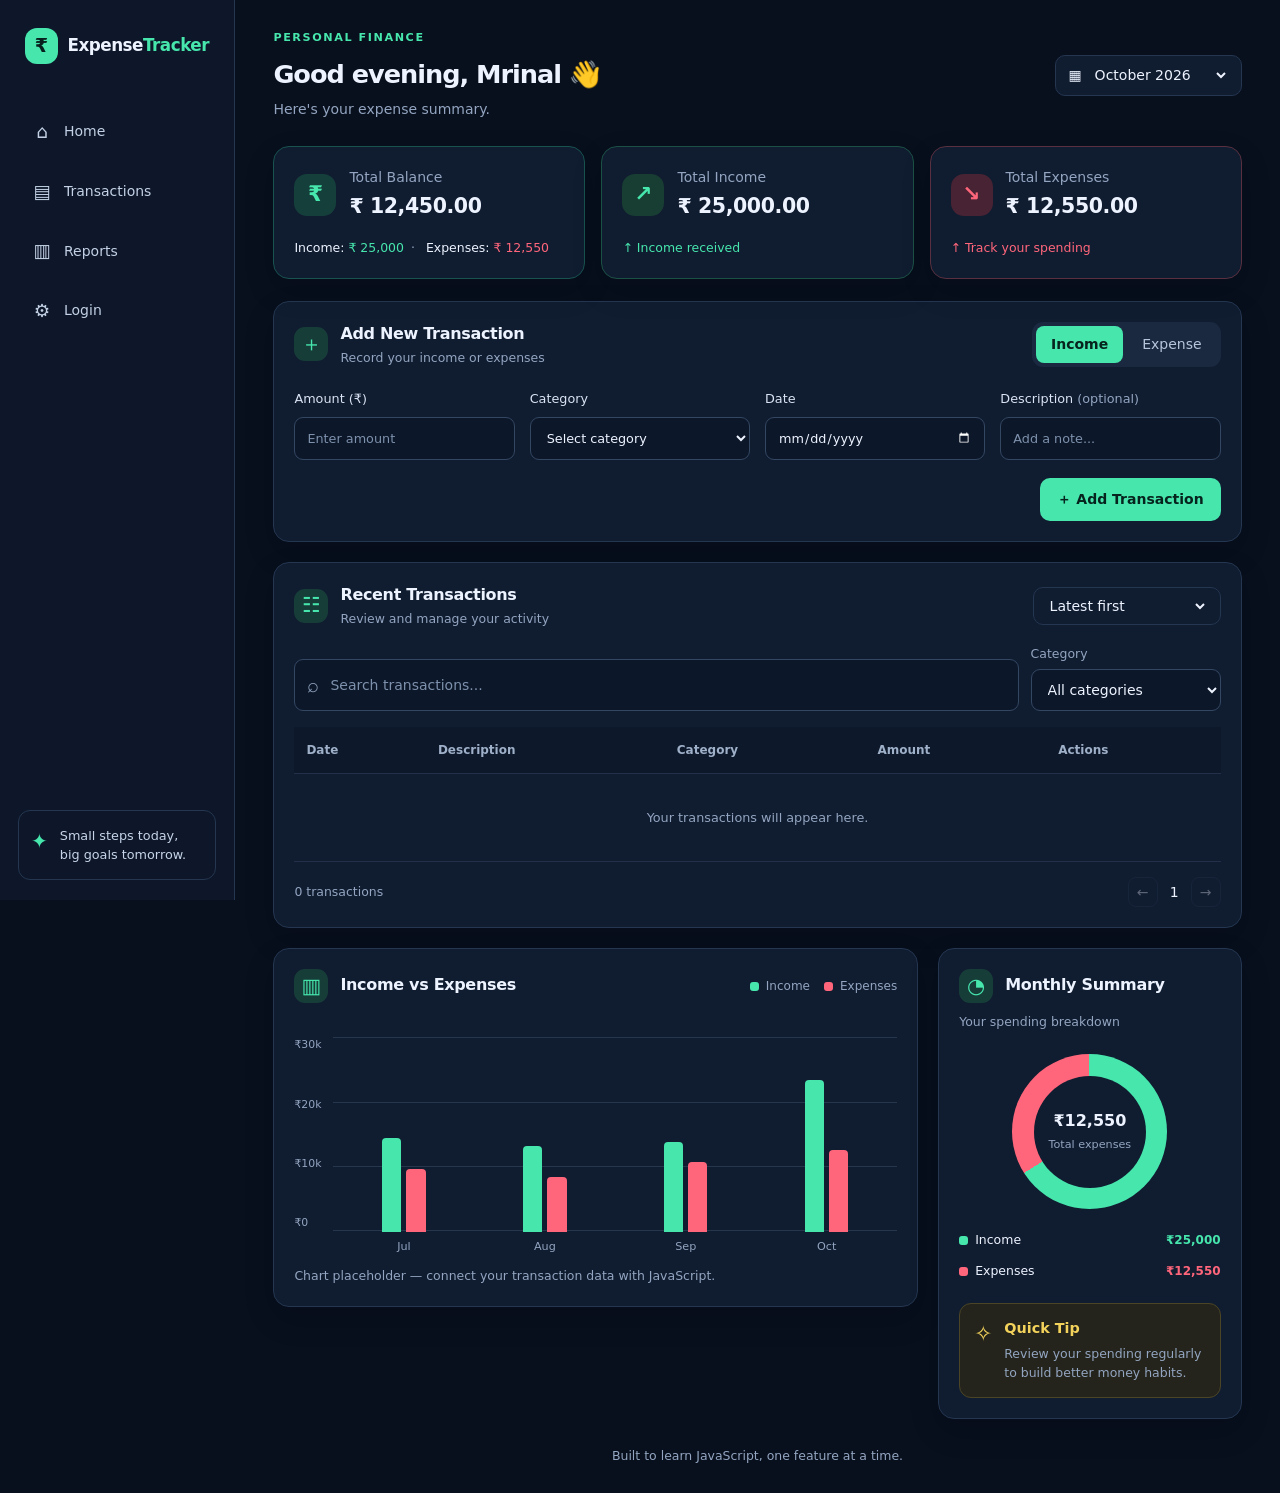
==== Main_Page/index.html @ 083826bc "feat: implement user income form" ====
<!doctype html>
<html lang="en">
   <head>
      <meta charset="UTF-8" />
      <meta name="viewport" content="width=device-width, initial-scale=1.0" />
      <title>ExpenseTracker | Personal Finance</title>
      <link rel="stylesheet" href="style.css" />
      <script src="script.js" defer></script>
   </head>
   <body>
      <div class="app-shell">
         <aside class="sidebar">
            <a class="brand" href="#" aria-label="ExpenseTracker home">
               <span class="brand-icon">₹</span>
               <span>Expense<span class="accent">Tracker</span></span>
            </a>

            <nav class="main-nav" aria-label="Main navigation">
               <a class="nav-link active" href="#overview"
                  ><span>⌂</span> Home</a
               >
               <a class="nav-link" href="#transactions"
                  ><span>▤</span> Transactions</a
               >
               <a class="nav-link" href="#reports"><span>▥</span> Reports</a>
               <a class="nav-link" href="../Form_Page/form.html"
                  ><span>⚙</span> Login</a
               >
            </nav>

            <div class="sidebar-note">
               <span class="note-icon">✦</span>
               <p>Small steps today,<br />big goals tomorrow.</p>
            </div>
         </aside>

         <main class="main-content" id="overview">
            <header class="page-header">
               <div>
                  <p class="eyebrow">PERSONAL FINANCE</p>
                  <h1>
                     Good evening, Mrinal <span aria-hidden="true">👋</span>
                  </h1>
                  <p class="muted">Here's your expense summary.</p>
               </div>
               <label class="month-picker">
                  <span aria-hidden="true">▦</span>
                  <select id="month-filter" aria-label="Select month">
                     <option value="2026-10">October 2026</option>
                     <option value="2026-09">September 2026</option>
                     <option value="2026-08">August 2026</option>
                  </select>
               </label>
            </header>

            <section class="summary-grid" aria-label="Financial overview">
               <article class="summary-card balance-card">
                  <div class="summary-top">
                     <span class="summary-icon">₹</span>
                     <div>
                        <p class="muted">Total Balance</p>
                        <h2 id="total-balance">₹ 12,450.00</h2>
                     </div>
                  </div>
                  <p class="summary-foot">
                     Income: <span class="positive">₹ 25,000</span
                     ><span class="separator">·</span> Expenses:
                     <span class="negative">₹ 12,550</span>
                  </p>
               </article>

               <article class="summary-card income-card">
                  <div class="summary-top">
                     <span class="summary-icon">↗</span>
                     <div>
                        <p class="muted">Total Income</p>
                        <h2 id="total-income">₹ 25,000.00</h2>
                     </div>
                  </div>
                  <p class="summary-foot positive">↑ Income received</p>
               </article>

               <article class="summary-card expense-card">
                  <div class="summary-top">
                     <span class="summary-icon">↘</span>
                     <div>
                        <p class="muted">Total Expenses</p>
                        <h2 id="total-expenses">₹ 12,550.00</h2>
                     </div>
                  </div>
                  <p class="summary-foot negative">↑ Track your spending</p>
               </article>
            </section>

            <section
               class="panel transaction-form-panel"
               aria-labelledby="form-title"
            >
               <div class="panel-heading">
                  <div class="heading-title">
                     <span class="heading-icon">＋</span>
                     <div>
                        <h2 id="form-title">Add New Transaction</h2>
                        <p class="muted small">
                           Record your income or expenses
                        </p>
                     </div>
                  </div>
                  <div
                     class="type-switch"
                     role="group"
                     aria-label="Transaction type"
                  >
                     <button
                        class="type-button selected"
                        type="button"
                        data-type="income"
                     >
                        Income
                     </button>
                     <button
                        class="type-button"
                        type="button"
                        data-type="expense"
                     >
                        Expense
                     </button>
                  </div>
               </div>

               <form id="transaction-form">
                  <div class="form-grid">
                     <label class="field">
                        <span>Amount (₹)</span>
                        <input
                           id="amount"
                           name="amount"
                           type="number"
                           min="0.01"
                           step="0.01"
                           placeholder="Enter amount"
                           required
                        />
                     </label>
                     <label class="field">
                        <span>Category</span>
                        <select id="category" name="category" required>
                           <option value="">Select category</option>
                           <option>Salary</option>
                           <option>Freelance</option>
                           <option>Food & Dining</option>
                           <option>Shopping</option>
                           <option>Transport</option>
                           <option>Bills & Utilities</option>
                           <option>Entertainment</option>
                           <option>Health</option>
                           <option>Education</option>
                           <option>Other</option>
                        </select>
                     </label>
                     <label class="field">
                        <span>Date</span>
                        <input id="date" name="date" type="date" required />
                     </label>
                     <label class="field">
                        <span
                           >Description
                           <span class="muted">(optional)</span></span
                        >
                        <input
                           id="description"
                           name="description"
                           type="text"
                           maxlength="100"
                           placeholder="Add a note..."
                        />
                     </label>
                  </div>
                  <div class="form-actions">
                     <button class="primary-button" type="submit">
                        ＋ Add Transaction
                     </button>
                  </div>
               </form>
            </section>

            <section
               class="panel transactions-panel"
               id="transactions"
               aria-labelledby="transactions-title"
            >
               <div class="panel-heading transactions-heading">
                  <div class="heading-title">
                     <span class="heading-icon">☷</span>
                     <div>
                        <h2 id="transactions-title">Recent Transactions</h2>
                        <p class="muted small">
                           Review and manage your activity
                        </p>
                     </div>
                  </div>
                  <label class="sort-control">
                     <span class="sr-only">Sort transactions</span>
                     <select id="sort-order">
                        <option value="newest">Latest first</option>
                        <option value="oldest">Oldest first</option>
                        <option value="highest">Amount: high to low</option>
                        <option value="lowest">Amount: low to high</option>
                     </select>
                  </label>
               </div>

               <div class="toolbar">
                  <label class="search-box">
                     <span aria-hidden="true">⌕</span>
                     <input
                        id="search"
                        type="search"
                        placeholder="Search transactions..."
                        aria-label="Search transactions"
                     />
                  </label>
                  <label class="category-filter">
                     <span class="muted small">Category</span>
                     <select id="category-filter">
                        <option value="all">All categories</option>
                        <option>Salary</option>
                        <option>Freelance</option>
                        <option>Food & Dining</option>
                        <option>Shopping</option>
                        <option>Transport</option>
                        <option>Bills & Utilities</option>
                        <option>Entertainment</option>
                        <option>Health</option>
                        <option>Education</option>
                        <option>Other</option>
                     </select>
                  </label>
               </div>

               <div class="table-wrap">
                  <table>
                     <thead>
                        <tr>
                           <th>Date</th>
                           <th>Description</th>
                           <th>Category</th>
                           <th>Amount</th>
                           <th>Actions</th>
                        </tr>
                     </thead>
                     <tbody id="transaction-list">
                        <tr class="empty-row">
                           <td colspan="5">
                              Your transactions will appear here.
                           </td>
                        </tr>
                     </tbody>
                  </table>
               </div>
               <div class="table-footer">
                  <span class="muted small" id="transaction-count"
                     >0 transactions</span
                  >
                  <div class="pagination" aria-label="Transaction pagination">
                     <button
                        type="button"
                        id="previous-page"
                        disabled
                        aria-label="Previous page"
                     >
                        ←
                     </button>
                     <span id="current-page">1</span>
                     <button
                        type="button"
                        id="next-page"
                        disabled
                        aria-label="Next page"
                     >
                        →
                     </button>
                  </div>
               </div>
            </section>

            <section class="lower-grid" id="reports">
               <article class="panel chart-panel">
                  <div class="panel-heading">
                     <div class="heading-title">
                        <span class="heading-icon">▥</span>
                        <h2>Income vs Expenses</h2>
                     </div>
                     <div class="chart-legend">
                        <span><i class="legend-dot income-dot"></i> Income</span
                        ><span
                           ><i class="legend-dot expense-dot"></i>
                           Expenses</span
                        >
                     </div>
                  </div>
                  <div
                     class="chart-placeholder"
                     role="img"
                     aria-label="Placeholder for income versus expenses chart"
                  >
                     <div class="chart-y-labels">
                        <span>₹30k</span><span>₹20k</span><span>₹10k</span
                        ><span>₹0</span>
                     </div>
                     <div class="chart-area">
                        <div class="chart-grid-lines">
                           <i></i><i></i><i></i><i></i>
                        </div>
                        <div class="bar-groups">
                           <div class="bar-group">
                              <div class="bar-pair">
                                 <i
                                    class="bar income-bar"
                                    style="height: 48%"
                                 ></i
                                 ><i
                                    class="bar expense-bar"
                                    style="height: 32%"
                                 ></i>
                              </div>
                              <span>Jul</span>
                           </div>
                           <div class="bar-group">
                              <div class="bar-pair">
                                 <i
                                    class="bar income-bar"
                                    style="height: 44%"
                                 ></i
                                 ><i
                                    class="bar expense-bar"
                                    style="height: 28%"
                                 ></i>
                              </div>
                              <span>Aug</span>
                           </div>
                           <div class="bar-group">
                              <div class="bar-pair">
                                 <i
                                    class="bar income-bar"
                                    style="height: 46%"
                                 ></i
                                 ><i
                                    class="bar expense-bar"
                                    style="height: 36%"
                                 ></i>
                              </div>
                              <span>Sep</span>
                           </div>
                           <div class="bar-group">
                              <div class="bar-pair">
                                 <i
                                    class="bar income-bar"
                                    style="height: 78%"
                                 ></i
                                 ><i
                                    class="bar expense-bar"
                                    style="height: 42%"
                                 ></i>
                              </div>
                              <span>Oct</span>
                           </div>
                        </div>
                     </div>
                  </div>
                  <p class="muted small chart-note">
                     Chart placeholder — connect your transaction data with
                     JavaScript.
                  </p>
               </article>

               <aside class="panel side-summary">
                  <div class="panel-heading">
                     <div class="heading-title">
                        <span class="heading-icon">◔</span>
                        <h2>Monthly Summary</h2>
                     </div>
                  </div>
                  <p class="muted small">Your spending breakdown</p>
                  <div class="donut-wrap">
                     <div class="donut-chart">
                        <div class="donut-center">
                           <strong id="donut-total">₹12,550</strong
                           ><span>Total expenses</span>
                        </div>
                     </div>
                  </div>
                  <div class="legend-list">
                     <div>
                        <span><i class="legend-dot income-dot"></i> Income</span
                        ><strong class="positive">₹25,000</strong>
                     </div>
                     <div>
                        <span
                           ><i class="legend-dot expense-dot"></i>
                           Expenses</span
                        ><strong class="negative">₹12,550</strong>
                     </div>
                  </div>
                  <div class="tip-box">
                     <span class="tip-icon">✧</span>
                     <div>
                        <h3>Quick Tip</h3>
                        <p class="muted small">
                           Review your spending regularly to build better money
                           habits.
                        </p>
                     </div>
                  </div>
               </aside>
            </section>

            <footer class="page-footer muted small">
               Built to learn JavaScript, one feature at a time.
            </footer>
         </main>
      </div>
   </body>
</html>
---- Main_Page/style.css ----
/* ---------- Base / design tokens ---------- */
:root {
   color-scheme: dark;
   --bg: #080f1d;
   --sidebar: #0d1729;
   --panel: #101c30;
   --panel-hover: #14233a;
   --border: #243650;
   --text: #edf3ff;
   --muted: #93a5c0;
   --green: #46e6ad;
   --green-dark: #123c3a;
   --red: #ff667b;
   --radius: 16px;
   --shadow: 0 12px 32px rgb(0 0 0 / 12%);
}

* {
   box-sizing: border-box;
}
html {
   scroll-behavior: smooth;
}

body {
   margin: 0;
   background: var(--bg);
   color: var(--text);
   font-family:
      Inter,
      ui-sans-serif,
      system-ui,
      -apple-system,
      BlinkMacSystemFont,
      "Segoe UI",
      sans-serif;
   font-size: 14px;
   line-height: 1.5;
}

button,
input,
select {
   font: inherit;
}
button,
select {
   cursor: pointer;
}

button:focus-visible,
input:focus-visible,
select:focus-visible,
a:focus-visible {
   outline: 2px solid var(--green);
   outline-offset: 3px;
}
a {
   color: inherit;
   text-decoration: none;
}

h1,
h2,
h3,
p {
   margin-top: 0;
}
h1 {
   margin-bottom: 6px;
   font-size: clamp(1.45rem, 2vw, 2rem);
   letter-spacing: -0.04em;
}
h2 {
   margin-bottom: 0;
   font-size: 1rem;
   letter-spacing: -0.02em;
}
h3 {
   margin-bottom: 6px;
   font-size: 0.9rem;
}

p {
   margin-bottom: 0;
}
.muted {
   color: var(--muted);
}
.small {
   font-size: 0.78rem;
}
.accent,
.positive {
   color: var(--green);
}
.negative {
   color: var(--red);
}
.eyebrow {
   color: var(--green);
   font-size: 0.7rem;
   font-weight: 750;
   letter-spacing: 0.14em;
   margin-bottom: 8px;
}
.sr-only {
   position: absolute;
   width: 1px;
   height: 1px;
   padding: 0;
   margin: -1px;
   overflow: hidden;
   clip: rect(0, 0, 0, 0);
   white-space: nowrap;
   border: 0;
}

/* ---------- Main layout ---------- */
.app-shell {
   min-height: 100vh;
}
.sidebar {
   position: fixed;
   inset: 0 auto 0 0;
   z-index: 5;
   display: flex;
   flex-direction: column;
   width: 235px;
   padding: 28px 18px 20px;
   background: var(--sidebar);
   border-right: 1px solid var(--border);
}

.brand {
   display: flex;
   align-items: center;
   gap: 10px;
   padding: 0 7px;
   font-size: 1.05rem;
   font-weight: 800;
   letter-spacing: -0.03em;
}
.brand-icon {
   display: grid;
   place-items: center;
   width: 36px;
   height: 36px;
   border-radius: 12px;
   background: var(--green);
   color: #07201d;
   font-size: 1.2rem;
}
.main-nav {
   display: grid;
   gap: 8px;
   margin-top: 42px;
}
.nav-link {
   display: flex;
   align-items: center;
   gap: 12px;
   padding: 12px 14px;
   border-radius: 10px;
   color: #c3d0e5;
   transition:
      background 0.2s,
      color 0.2s;
}
.nav-link span {
   width: 20px;
   font-size: 1.15rem;
   text-align: center;
}
.nav-link:hover {
   background: var(--green-dark);
   color: var(--green);
}
.sidebar-note {
   display: flex;
   align-items: flex-start;
   gap: 12px;
   margin-top: auto;
   padding: 15px 12px;
   border: 1px solid var(--border);
   border-radius: 12px;
   color: #c6d3e8;
   font-size: 0.8rem;
}
.note-icon {
   color: var(--green);
   font-size: 1.25rem;
}

.main-content {
   max-width: 1800px;
   margin-left: 235px;
   padding: 30px clamp(20px, 3vw, 46px) 24px;
}
.page-header {
   display: flex;
   align-items: center;
   justify-content: space-between;
   gap: 20px;
   margin-bottom: 26px;
}
.month-picker,
.sort-control {
   display: flex;
   align-items: center;
   gap: 9px;
   padding: 9px 12px;
   border: 1px solid var(--border);
   border-radius: 10px;
   background: var(--panel);
}
select,
input {
   min-width: 0;
   color: var(--text);
   background: transparent;
   border: 0;
}
select option {
   background: var(--panel);
   color: var(--text);
}
.month-picker select {
   max-width: 145px;
}
.summary-grid {
   display: grid;
   grid-template-columns: repeat(3, minmax(0, 1fr));
   gap: 16px;
   margin-bottom: 22px;
}
.summary-card,
.panel {
   min-width: 0;
   background: var(--panel);
   border: 1px solid var(--border);
   border-radius: var(--radius);
   box-shadow: var(--shadow);
}
.summary-card {
   padding: 20px;
}
.balance-card {
   border-color: #18534f;
}
.income-card {
   border-color: #1b5145;
}
.expense-card {
   border-color: #58303f;
}
.summary-top {
   display: flex;
   align-items: center;
   gap: 13px;
}
.summary-icon {
   display: grid;
   flex: 0 0 42px;
   place-items: center;
   width: 42px;
   height: 42px;
   border-radius: 13px;
   background: #153f3b;
   color: var(--green);
   font-size: 1.35rem;
   font-weight: 750;
}
.income-card .summary-icon {
   background: #183d32;
}
.expense-card .summary-icon {
   background: #482333;
   color: var(--red);
}
.summary-card h2 {
   margin-top: 3px;
   font-size: clamp(1.05rem, 1.6vw, 1.4rem);
   font-variant-numeric: tabular-nums;
}
.summary-foot {
   margin-top: 17px;
   font-size: 0.78rem;
}
.separator {
   margin: 0 7px;
   color: var(--muted);
}

/* ---------- Panels and forms ---------- */
.panel {
   padding: 20px;
   margin-bottom: 20px;
}
.panel-heading {
   display: flex;
   align-items: center;
   justify-content: space-between;
   gap: 16px;
   margin-bottom: 22px;
}
.heading-title {
   display: flex;
   align-items: center;
   gap: 12px;
   min-width: 0;
}
.heading-icon {
   display: grid;
   flex: 0 0 34px;
   place-items: center;
   width: 34px;
   height: 34px;
   border-radius: 11px;
   background: #173d39;
   color: var(--green);
   font-size: 1.3rem;
}
.heading-title h2 {
   margin-bottom: 3px;
}
.type-switch {
   display: flex;
   gap: 4px;
   padding: 4px;
   border-radius: 11px;
   background: #1a2940;
}
.type-button {
   padding: 8px 15px;
   border: 0;
   border-radius: 8px;
   color: #b7c5da;
   background: transparent;
}
.type-button.selected {
   background: var(--green);
   color: #06231d;
   font-weight: 750;
}
.form-grid {
   display: grid;
   grid-template-columns: repeat(4, minmax(0, 1fr));
   gap: 15px;
}
.field {
   display: grid;
   gap: 8px;
   color: #d9e3f3;
   font-size: 0.8rem;
}
.field input,
.field select,
.search-box,
.category-filter select {
   width: 100%;
   min-height: 43px;
   padding: 10px 12px;
   border: 1px solid #344762;
   border-radius: 9px;
   background: #0c1729;
   color: var(--text);
}
.field input::placeholder,
.search-box input::placeholder {
   color: #7e91ac;
}
.field input[type="date"] {
   color-scheme: dark;
}
.form-actions {
   display: flex;
   justify-content: flex-end;
   margin-top: 18px;
}
.primary-button {
   padding: 11px 17px;
   border: 0;
   border-radius: 10px;
   background: var(--green);
   color: #06231d;
   font-weight: 800;
   transition:
      filter 0.2s,
      transform 0.2s;
}
.primary-button:hover {
   filter: brightness(1.08);
   transform: translateY(-1px);
}

/* ---------- Transaction table ---------- */
.transactions-heading {
   margin-bottom: 17px;
}
.toolbar {
   display: flex;
   align-items: end;
   gap: 12px;
   margin-bottom: 16px;
}
.search-box {
   display: flex;
   align-items: center;
   gap: 9px;
   flex: 1;
}
.search-box span {
   font-size: 1.25rem;
   color: var(--muted);
}
.search-box input {
   width: 100%;
   outline: 0;
}
.category-filter {
   display: grid;
   gap: 5px;
   width: 190px;
}
.category-filter select {
   min-height: 42px;
}
.table-wrap {
   width: 100%;
   overflow-x: auto;
}
table {
   width: 100%;
   border-collapse: collapse;
   text-align: left;
   white-space: nowrap;
}
thead {
   background: #0d182a;
   color: #9fb0c9;
   font-size: 0.75rem;
}
th,
td {
   padding: 14px 12px;
   border-bottom: 1px solid #223149;
}
th {
   font-weight: 650;
}
td {
   font-size: 0.8rem;
}
tbody tr {
   transition: background 0.15s;
}
tbody tr:hover {
   background: var(--panel-hover);
}
.amount-income {
   color: var(--green);
   font-weight: 750;
}
.amount-expense {
   color: var(--red);
   font-weight: 750;
}
.row-action {
   padding: 5px 7px;
   margin-right: 5px;
   border: 1px solid var(--border);
   border-radius: 7px;
   background: transparent;
   color: var(--muted);
}
.row-action:hover {
   color: var(--green);
   border-color: var(--green);
}
.row-action.delete:hover {
   color: var(--red);
   border-color: var(--red);
}
.empty-row td {
   padding: 34px 12px;
   text-align: center;
   color: var(--muted);
}
.table-footer {
   display: flex;
   justify-content: space-between;
   align-items: center;
   gap: 12px;
   padding-top: 15px;
}
.pagination {
   display: flex;
   align-items: center;
   gap: 12px;
}
.pagination button {
   width: 30px;
   height: 30px;
   border: 1px solid var(--border);
   border-radius: 8px;
   background: transparent;
   color: var(--text);
}
.pagination button:disabled {
   opacity: 0.35;
   cursor: not-allowed;
}

/* ---------- Charts / monthly summary ---------- */
.lower-grid {
   display: grid;
   grid-template-columns: minmax(0, 1.7fr) minmax(260px, 0.8fr);
   gap: 20px;
   align-items: start;
}
.chart-panel,
.side-summary {
   margin-bottom: 20px;
}
.chart-legend {
   display: flex;
   gap: 14px;
   color: var(--muted);
   font-size: 0.75rem;
}
.chart-legend span,
.legend-list span {
   display: inline-flex;
   align-items: center;
   gap: 7px;
}
.legend-dot {
   display: inline-block;
   width: 9px;
   height: 9px;
   border-radius: 3px;
}
.income-dot {
   background: var(--green);
}
.expense-dot {
   background: var(--red);
}
.chart-placeholder {
   display: flex;
   gap: 12px;
   height: 230px;
   padding-top: 12px;
}
.chart-y-labels {
   display: flex;
   flex-direction: column;
   justify-content: space-between;
   padding-bottom: 24px;
   color: var(--muted);
   font-size: 0.68rem;
}
.chart-area {
   position: relative;
   display: flex;
   flex: 1;
   min-width: 0;
}
.chart-grid-lines {
   position: absolute;
   inset: 0 0 24px;
   display: flex;
   flex-direction: column;
   justify-content: space-between;
}
.chart-grid-lines i {
   border-top: 1px solid #26364d;
}
.bar-groups {
   position: relative;
   z-index: 1;
   display: flex;
   justify-content: space-around;
   align-items: stretch;
   width: 100%;
   height: 100%;
}
.bar-group {
   display: flex;
   flex-direction: column;
   align-items: center;
   justify-content: flex-end;
   gap: 7px;
   min-width: 30px;
   color: var(--muted);
   font-size: 0.7rem;
}
.bar-pair {
   display: flex;
   align-items: flex-end;
   justify-content: center;
   gap: 5px;
   width: 100%;
   height: calc(100% - 24px);
}
.bar {
   display: block;
   width: clamp(10px, 1.5vw, 20px);
   min-height: 3px;
   border-radius: 4px 4px 0 0;
}
.income-bar {
   background: var(--green);
}
.expense-bar {
   background: var(--red);
}
.chart-note {
   margin-top: 12px;
}
.side-summary > .muted {
   margin-top: -12px;
}
.donut-wrap {
   display: grid;
   place-items: center;
   padding: 22px 0;
}
.donut-chart {
   display: grid;
   place-items: center;
   width: 155px;
   aspect-ratio: 1;
   border-radius: 50%;
   background: conic-gradient(var(--green) 0 66%, var(--red) 66% 100%);
}
.donut-center {
   display: flex;
   flex-direction: column;
   align-items: center;
   justify-content: center;
   width: 112px;
   aspect-ratio: 1;
   border-radius: 50%;
   background: var(--panel);
}
.donut-center strong {
   font-size: 1rem;
}
.donut-center span {
   margin-top: 4px;
   color: var(--muted);
   font-size: 0.7rem;
}
.legend-list {
   display: grid;
   gap: 12px;
}
.legend-list > div {
   display: flex;
   justify-content: space-between;
   align-items: center;
   gap: 10px;
   font-size: 0.78rem;
}
.legend-list strong {
   font-size: 0.75rem;
}
.tip-box {
   display: flex;
   gap: 12px;
   margin-top: 22px;
   padding: 14px;
   border: 1px solid #4b4526;
   border-radius: 12px;
   background: #24241c;
}
.tip-icon {
   color: #f3d25b;
   font-size: 1.35rem;
}
.tip-box h3 {
   color: #f3d25b;
}
.page-footer {
   padding: 8px 0 4px;
   text-align: center;
}

/* ---------- Responsive layouts ---------- */
@media (min-width: 1500px) {
   .summary-card {
      padding: 24px;
   }
   .panel {
      padding: 24px;
   }
}
@media (max-width: 1150px) {
   .sidebar {
      width: 200px;
   }
   .main-content {
      margin-left: 200px;
      padding-inline: 22px;
   }
   .summary-grid {
      grid-template-columns: repeat(2, minmax(0, 1fr));
   }
   .expense-card {
      grid-column: span 2;
   }
   .form-grid {
      grid-template-columns: repeat(2, minmax(0, 1fr));
   }
   .lower-grid {
      grid-template-columns: minmax(0, 1fr);
   }
}
@media (max-width: 760px) {
   .sidebar {
      position: static;
      width: auto;
      padding: 15px 16px 10px;
      border-right: 0;
      border-bottom: 1px solid var(--border);
   }
   .brand {
      padding: 0;
   }
   .main-nav {
      display: flex;
      gap: 6px;
      overflow-x: auto;
      margin-top: 14px;
      padding-bottom: 4px;
   }
   .nav-link {
      flex: 0 0 auto;
      padding: 9px 12px;
      font-size: 0.8rem;
   }
   .nav-link span {
      width: auto;
   }
   .sidebar-note {
      display: none;
   }
   .main-content {
      margin-left: 0;
      padding: 22px 14px;
   }
   .page-header {
      align-items: flex-start;
      flex-direction: column;
      gap: 14px;
   }
   .month-picker {
      align-self: stretch;
      justify-content: space-between;
   }
   .summary-grid {
      grid-template-columns: minmax(0, 1fr);
      gap: 12px;
   }
   .expense-card {
      grid-column: auto;
   }
   .summary-card {
      padding: 17px;
   }
   .panel {
      padding: 15px;
      border-radius: 13px;
   }
   .panel-heading {
      align-items: flex-start;
      flex-direction: column;
      gap: 13px;
   }
   .transactions-heading {
      flex-direction: column;
   }
   .type-switch {
      align-self: stretch;
   }
   .type-button {
      flex: 1;
   }
   .form-grid {
      grid-template-columns: minmax(0, 1fr);
   }
   .form-actions .primary-button {
      width: 100%;
   }
   .toolbar {
      align-items: stretch;
      flex-direction: column;
   }
   .category-filter {
      width: 100%;
   }
   .table-wrap table {
      min-width: 650px;
   }
   .chart-legend {
      flex-wrap: wrap;
   }
   .chart-placeholder {
      height: 190px;
   }
   .chart-panel .panel-heading {
      gap: 10px;
   }
   .chart-panel .heading-title {
      flex-wrap: wrap;
   }
   .table-footer {
      align-items: flex-start;
   }
}
@media (prefers-reduced-motion: reduce) {
   *,
   *::before,
   *::after {
      scroll-behavior: auto !important;
      transition-duration: 0.01ms !important;
   }
}
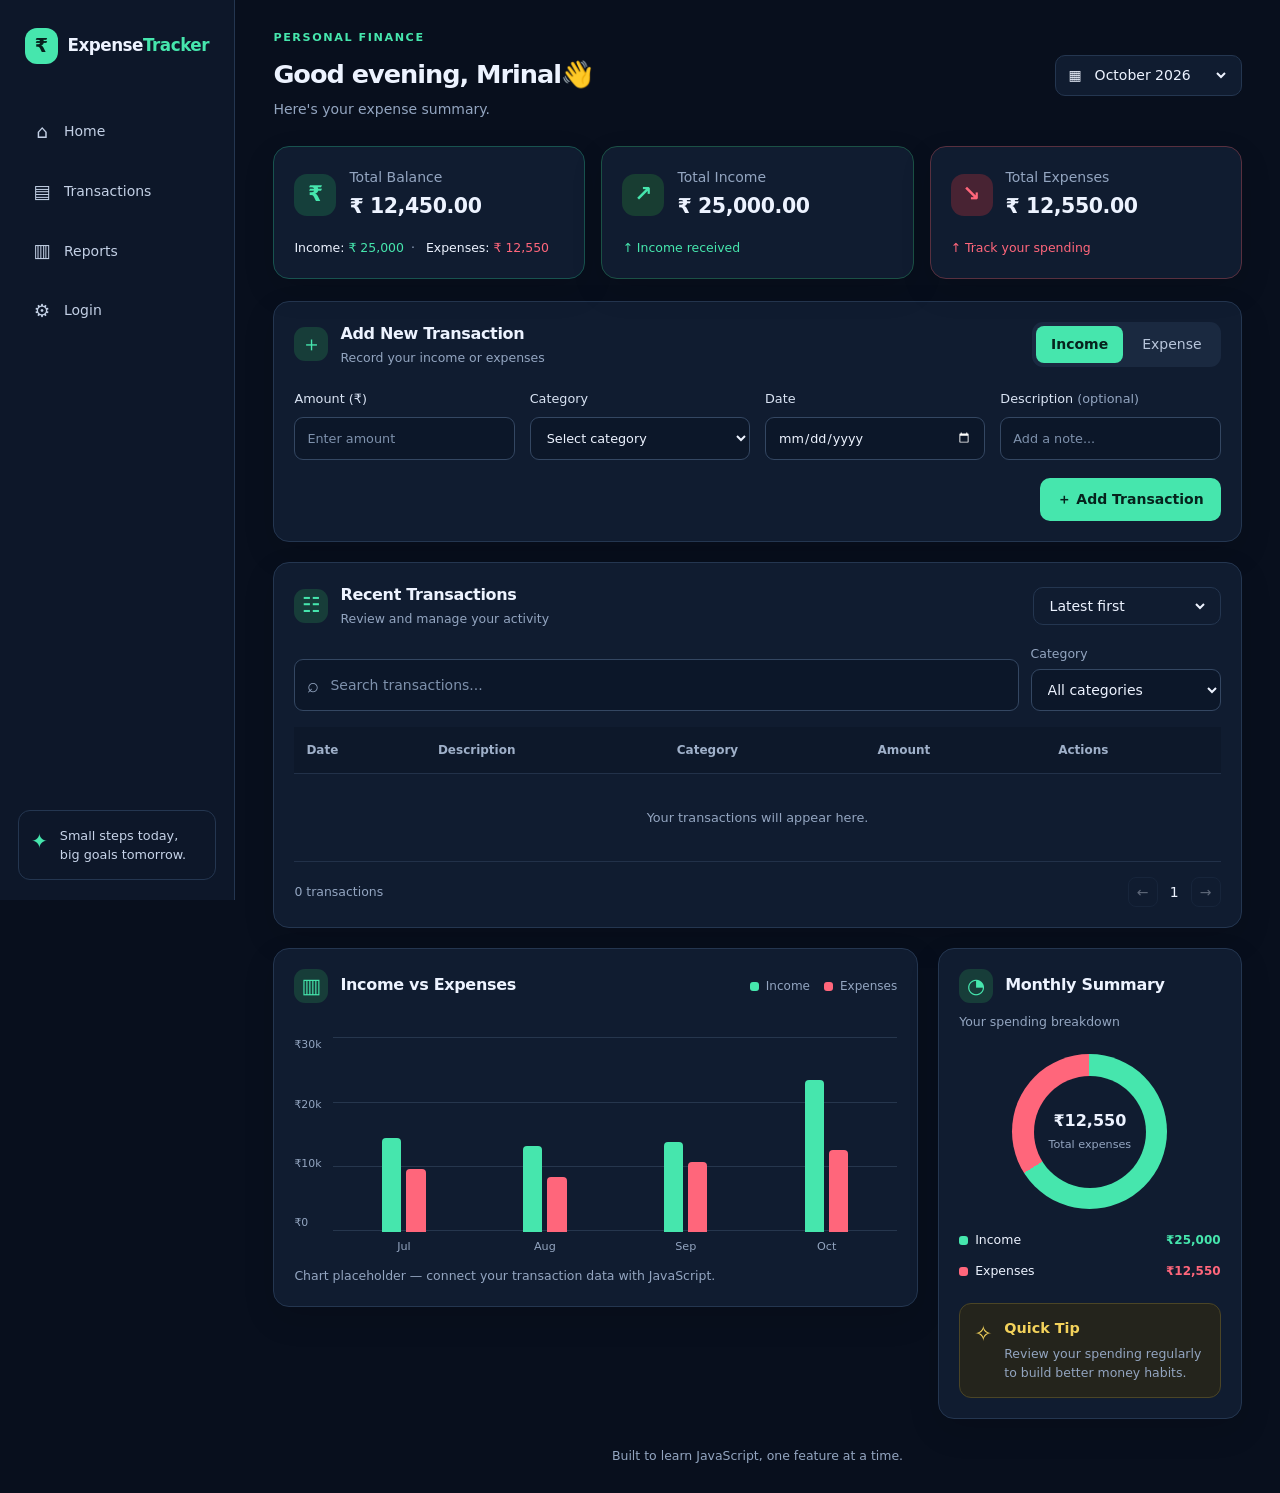
==== commit 6b4c5810: "feat: implement dynamic dashboard data" ====
--- a/Main_Page/index.html
+++ b/Main_Page/index.html
@@ -5,7 +5,6 @@
       <meta name="viewport" content="width=device-width, initial-scale=1.0" />
       <title>ExpenseTracker | Personal Finance</title>
       <link rel="stylesheet" href="style.css" />
-      <script src="script.js" defer></script>
    </head>
    <body>
       <div class="app-shell">
@@ -23,7 +22,7 @@
                   ><span>▤</span> Transactions</a
                >
                <a class="nav-link" href="#reports"><span>▥</span> Reports</a>
-               <a class="nav-link" href="../Form_Page/form.html"
+               <a class="nav-link" href="/Form_Page/form.html"
                   ><span>⚙</span> Login</a
                >
             </nav>
@@ -39,7 +38,8 @@
                <div>
                   <p class="eyebrow">PERSONAL FINANCE</p>
                   <h1>
-                     Good evening, Mrinal <span aria-hidden="true">👋</span>
+                     <span id="greetingText">Good evening, Mrinal</span
+                     ><span aria-hidden="true">👋</span>
                   </h1>
                   <p class="muted">Here's your expense summary.</p>
                </div>
@@ -53,7 +53,11 @@
                </label>
             </header>
 
-            <section class="summary-grid" aria-label="Financial overview">
+            <section
+               id="balanceSection"
+               class="summary-grid"
+               aria-label="Financial overview"
+            >
                <article class="summary-card balance-card">
                   <div class="summary-top">
                      <span class="summary-icon">₹</span>
@@ -63,9 +67,13 @@
                      </div>
                   </div>
                   <p class="summary-foot">
-                     Income: <span class="positive">₹ 25,000</span
+                     Income:
+                     <span id="total_income" class="positive total_income"
+                        >₹ 25,000</span
                      ><span class="separator">·</span> Expenses:
-                     <span class="negative">₹ 12,550</span>
+                     <span id="total_expenses" class="negative total_expenses"
+                        >₹ 12,550</span
+                     >
                   </p>
                </article>
 
@@ -74,7 +82,9 @@
                      <span class="summary-icon">↗</span>
                      <div>
                         <p class="muted">Total Income</p>
-                        <h2 id="total-income">₹ 25,000.00</h2>
+                        <h2 class="total_income" id="total-income">
+                           ₹ 25,000.00
+                        </h2>
                      </div>
                   </div>
                   <p class="summary-foot positive">↑ Income received</p>
@@ -85,7 +95,9 @@
                      <span class="summary-icon">↘</span>
                      <div>
                         <p class="muted">Total Expenses</p>
-                        <h2 id="total-expenses">₹ 12,550.00</h2>
+                        <h2 class="total_expenses" id="total-expenses">
+                           ₹ 12,550.00
+                        </h2>
                      </div>
                   </div>
                   <p class="summary-foot negative">↑ Track your spending</p>
@@ -420,5 +432,7 @@
             </footer>
          </main>
       </div>
+
+      <script type="module" src="./script.js"></script>
    </body>
 </html>
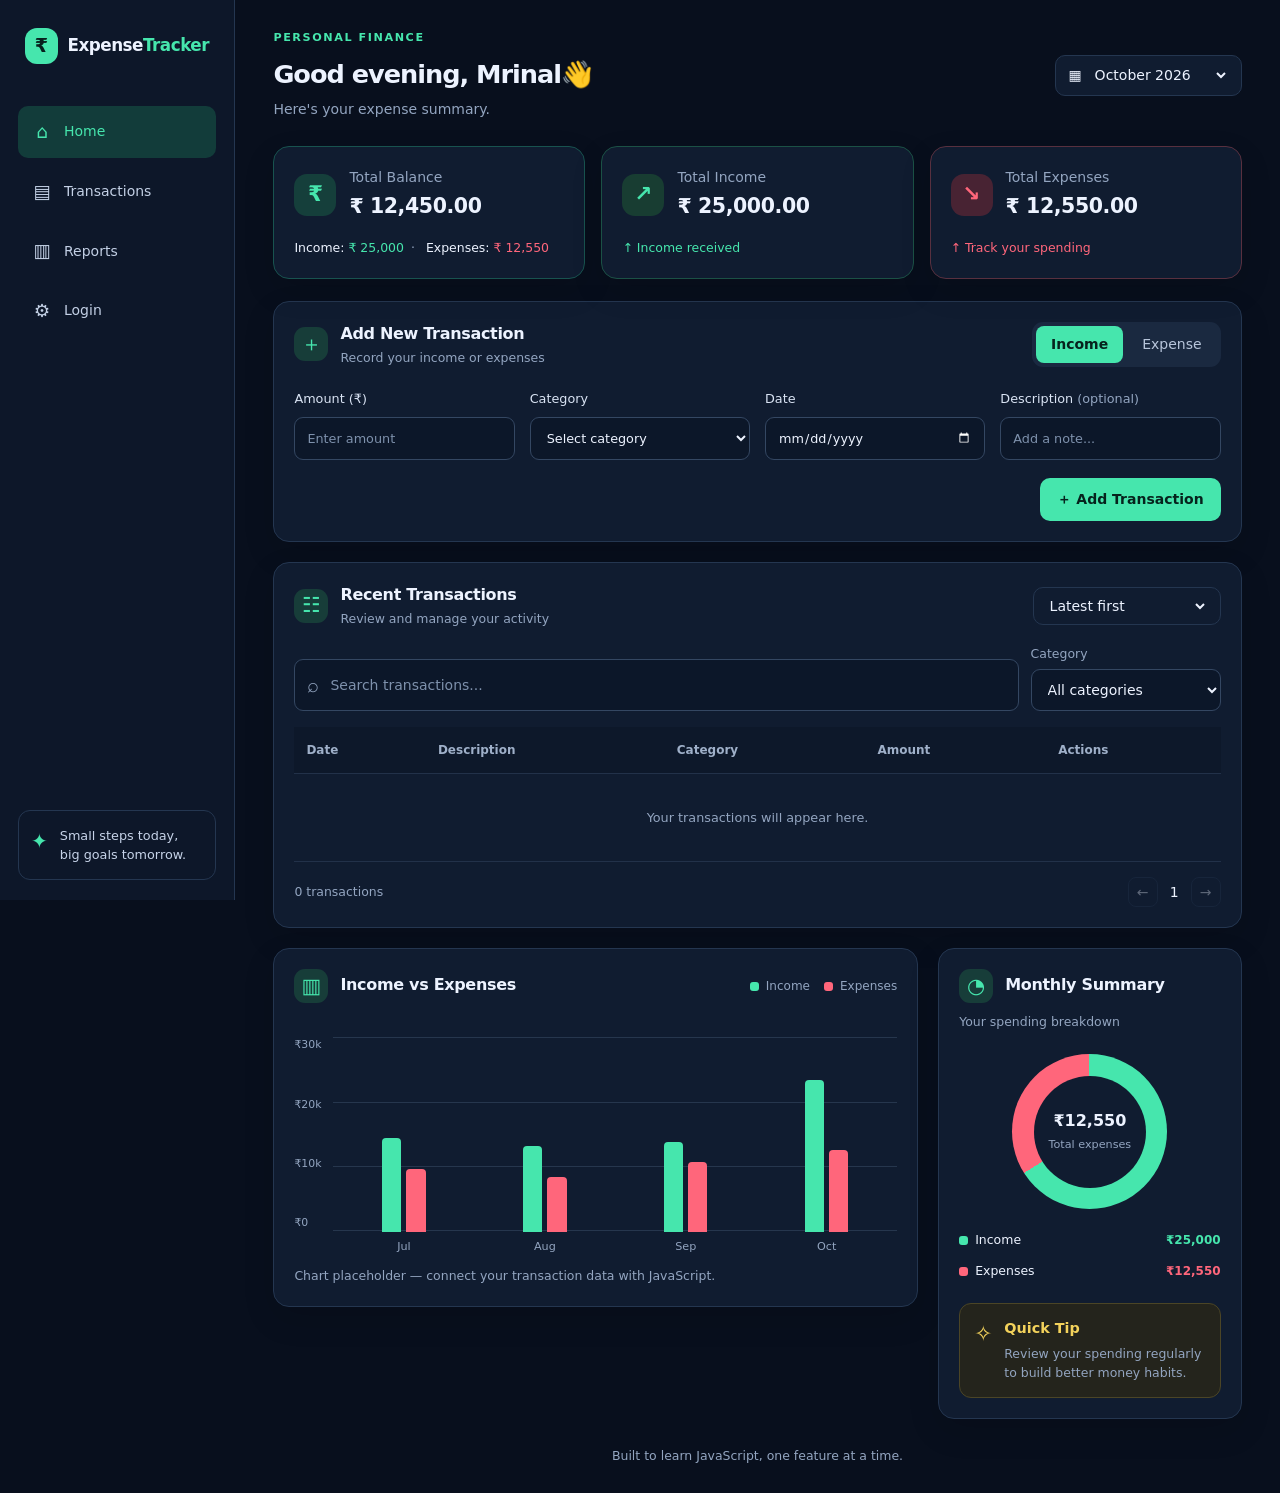
==== commit 7bb3e6cd: "refactor: reorganize JavaScript files and improve sidebar UI" ====
--- a/Main_Page/index.html
+++ b/Main_Page/index.html
@@ -15,14 +15,16 @@
             </a>
 
             <nav class="main-nav" aria-label="Main navigation">
-               <a class="nav-link active" href="#overview"
+               <a id="home" class="nav-link active" href="#overview"
                   ><span>⌂</span> Home</a
                >
-               <a class="nav-link" href="#transactions"
+               <a id="transactionsLink" class="nav-link" href="#transactions"
                   ><span>▤</span> Transactions</a
                >
-               <a class="nav-link" href="#reports"><span>▥</span> Reports</a>
-               <a class="nav-link" href="/Form_Page/form.html"
+               <a id="reportsLink" class="nav-link" href="#reports"
+                  ><span>▥</span> Reports</a
+               >
+               <a id="login" class="nav-link" href="/Login_Page/login.html"
                   ><span>⚙</span> Login</a
                >
             </nav>
@@ -124,6 +126,7 @@
                      aria-label="Transaction type"
                   >
                      <button
+                        id="incomeBtn"
                         class="type-button selected"
                         type="button"
                         data-type="income"
@@ -131,6 +134,7 @@
                         Income
                      </button>
                      <button
+                        id="expenseBtn"
                         class="type-button"
                         type="button"
                         data-type="expense"
@@ -433,6 +437,7 @@
          </main>
       </div>
 
-      <script type="module" src="./script.js"></script>
+      <script type="module" src="./Js/script.js"></script>
+      <script src="./Js/uiModification.js"></script>
    </body>
 </html>
--- a/Main_Page/style.css
+++ b/Main_Page/style.css
@@ -172,7 +172,8 @@
    font-size: 1.15rem;
    text-align: center;
 }
-.nav-link:hover {
+.nav-link:hover,
+.active {
    background: var(--green-dark);
    color: var(--green);
 }
